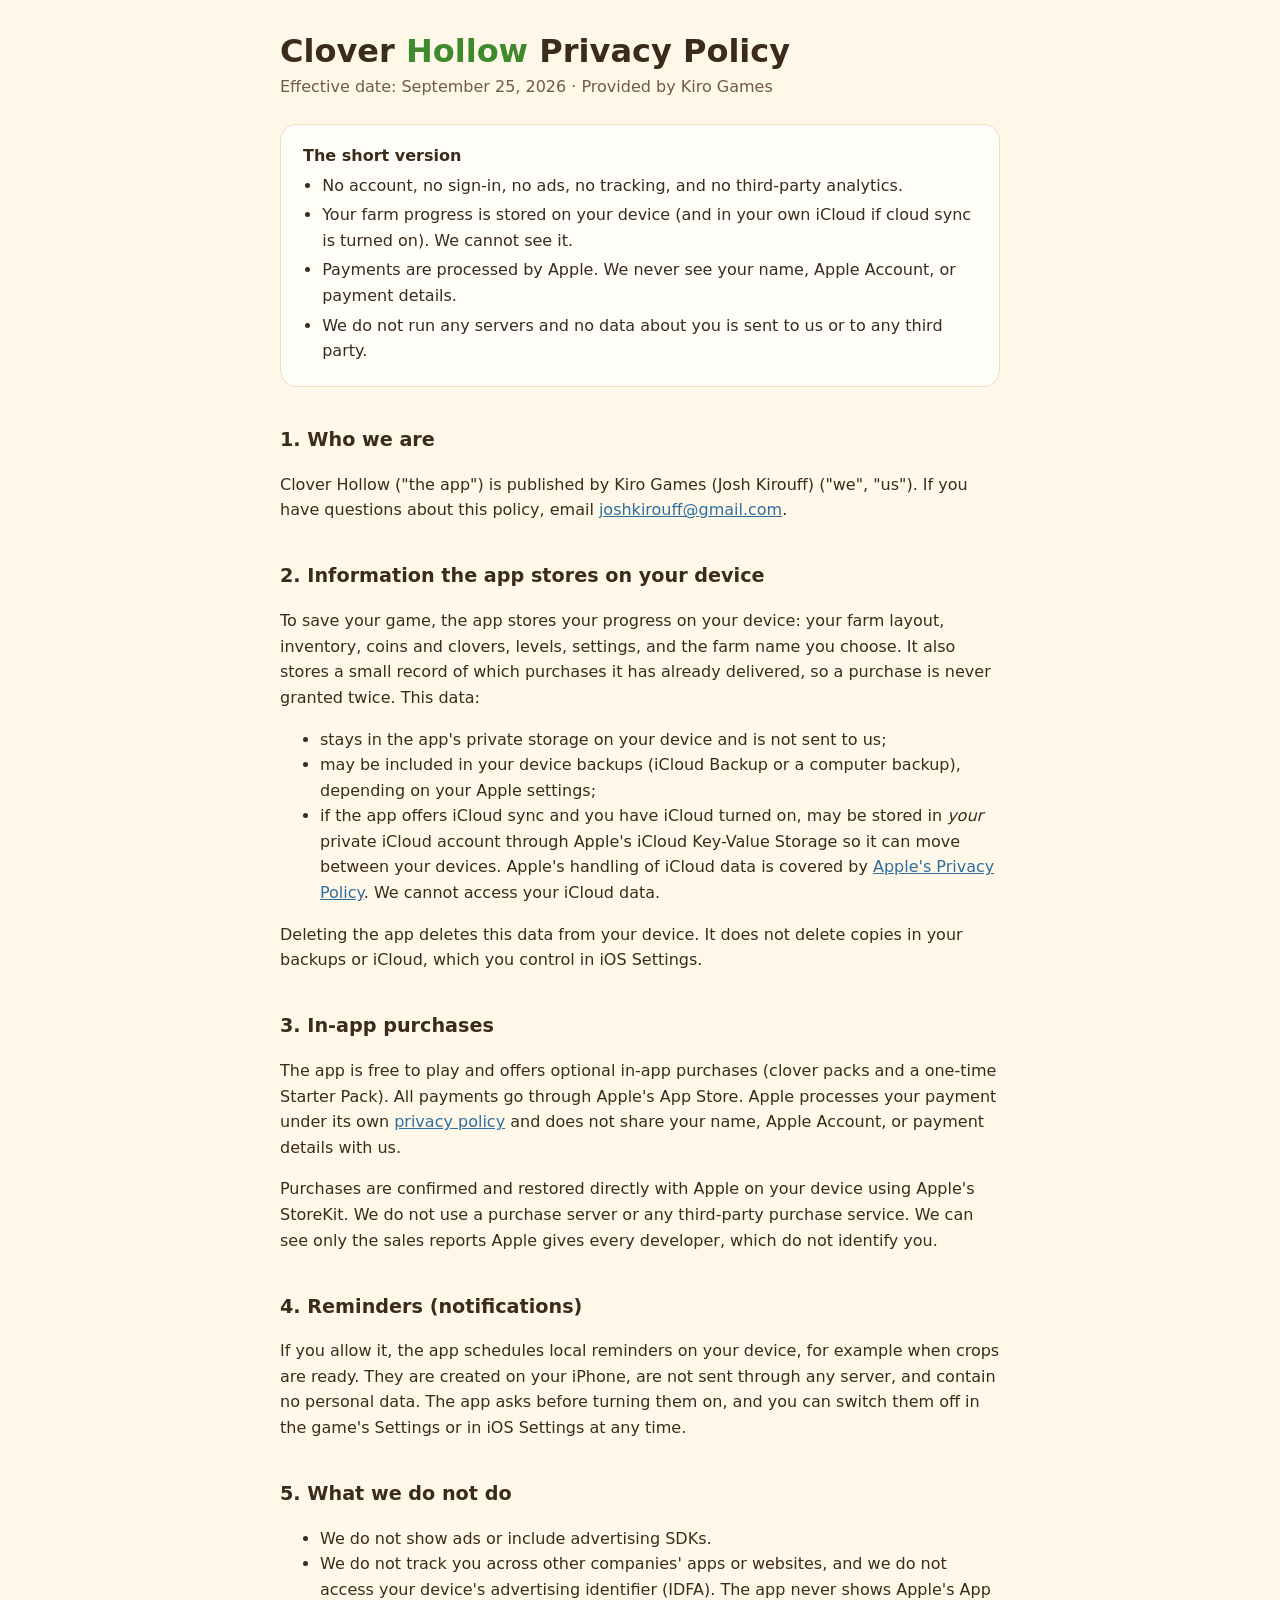
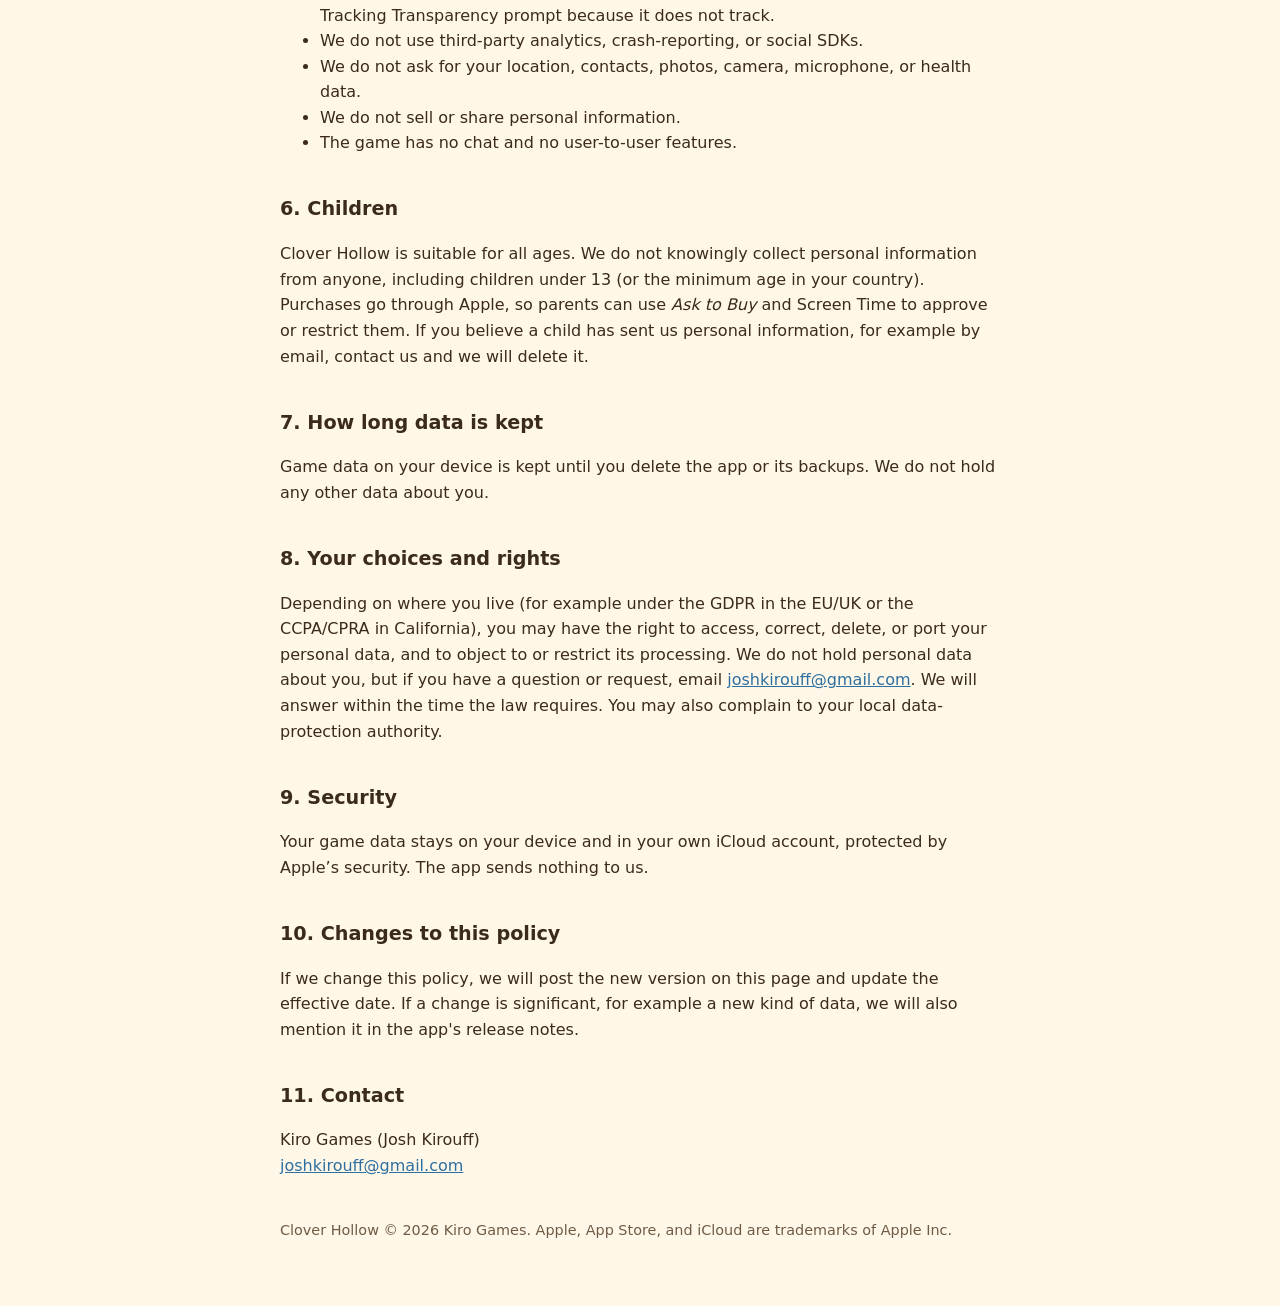
==== privacy.html @ b6e30d4f "Clover Hollow support and privacy pages Co-Authored-By: Claude Opus 5.5 (1M context) <noreply@anthro" ====
<!doctype html>
<html lang="en">
<head>
<meta charset="utf-8">
<meta name="viewport" content="width=device-width, initial-scale=1">
<title>Clover Hollow Privacy Policy</title>
<meta name="description" content="Privacy policy for the Clover Hollow iPhone game: no account, no ads, no tracking. Progress stays on your device; purchases are processed by Apple.">
<style>
  :root { --ink:#3b2b1c; --ink2:#6f5a45; --paper:#fffdf7; --cream:#fff8e8; --line:#ecdcbc; --leaf:#3f8a2e; --link:#2f6f9f; }
  @media (prefers-color-scheme: dark) { :root { --ink:#f3ead9; --ink2:#cbbba3; --paper:#1f1b16; --cream:#29231c; --line:#4a3f31; --leaf:#8fd06b; --link:#8cc2ef; } }
  * { box-sizing: border-box; }
  body { margin: 0; background: var(--cream); color: var(--ink); font: 16px/1.6 -apple-system, BlinkMacSystemFont, "SF Pro Text", system-ui, sans-serif; }
  main { max-width: 760px; margin: 0 auto; padding: 32px 20px 64px; }
  h1 { font-size: 2rem; line-height: 1.2; margin: 0 0 4px; }
  h1 span { color: var(--leaf); }
  h2 { font-size: 1.2rem; margin: 2em 0 .4em; }
  p, li { color: var(--ink); }
  .meta { color: var(--ink2); margin: 0 0 24px; }
  .summary { background: var(--paper); border: 1px solid var(--line); border-radius: 16px; padding: 18px 22px; }
  .summary ul { margin: 0; padding-left: 1.2em; }
  .summary li { margin: .25em 0; }
  table { width: 100%; border-collapse: collapse; margin: .6em 0; font-size: .95rem; }
  th, td { text-align: left; vertical-align: top; padding: 8px 10px; border-bottom: 1px solid var(--line); }
  th { color: var(--ink2); font-weight: 600; }
  a { color: var(--link); }
  code { font: .9em ui-monospace, SFMono-Regular, Menlo, monospace; background: var(--paper); padding: 1px 5px; border-radius: 6px; border: 1px solid var(--line); }
  .ph { background: #fff1b8; color: #5a4300; padding: 0 4px; border-radius: 4px; }
  @media (prefers-color-scheme: dark) { .ph { background: #5a4a10; color: #fff1b8; } }
  footer { margin-top: 40px; color: var(--ink2); font-size: .9rem; }
</style>
</head>
<body>
<main>
  <h1>Clover <span>Hollow</span> Privacy Policy</h1>
  <p class="meta">Effective date: September 25, 2026 · Provided by Kiro Games</p>

  <div class="summary">
    <strong>The short version</strong>
    <ul>
      <li>No account, no sign-in, no ads, no tracking, and no third-party analytics.</li>
      <li>Your farm progress is stored on your device (and in your own iCloud if cloud sync is turned on). We cannot see it.</li>
      <li>Payments are processed by Apple. We never see your name, Apple Account, or payment details.</li>
      <li>We do not run any servers and no data about you is sent to us or to any third party.</li>
    </ul>
  </div>

  <h2>1. Who we are</h2>
  <p>Clover Hollow ("the app") is published by Kiro Games (Josh Kirouff) ("we", "us"). If you have questions about this policy, email <a href="mailto:joshkirouff@gmail.com">joshkirouff@gmail.com</a>.</p>

  <h2>2. Information the app stores on your device</h2>
  <p>To save your game, the app stores your progress on your device: your farm layout, inventory, coins and clovers, levels, settings, and the farm name you choose. It also stores a small record of which purchases it has already delivered, so a purchase is never granted twice. This data:</p>
  <ul>
    <li>stays in the app's private storage on your device and is not sent to us;</li>
    <li>may be included in your device backups (iCloud Backup or a computer backup), depending on your Apple settings;</li>
    <li>if the app offers iCloud sync and you have iCloud turned on, may be stored in <em>your</em> private iCloud account through Apple's iCloud Key-Value Storage so it can move between your devices. Apple's handling of iCloud data is covered by <a href="https://www.apple.com/legal/privacy/">Apple's Privacy Policy</a>. We cannot access your iCloud data.</li>
  </ul>
  <p>Deleting the app deletes this data from your device. It does not delete copies in your backups or iCloud, which you control in iOS Settings.</p>

  <h2>3. In-app purchases</h2>
  <p>The app is free to play and offers optional in-app purchases (clover packs and a one-time Starter Pack). All payments go through Apple's App Store. Apple processes your payment under its own <a href="https://www.apple.com/legal/privacy/">privacy policy</a> and does not share your name, Apple Account, or payment details with us.</p>
  <p>Purchases are confirmed and restored directly with Apple on your device using Apple's StoreKit. We do not use a purchase server or any third-party purchase service. We can see only the sales reports Apple gives every developer, which do not identify you.</p>

  <h2>4. Reminders (notifications)</h2>
  <p>If you allow it, the app schedules local reminders on your device, for example when crops are ready. They are created on your iPhone, are not sent through any server, and contain no personal data. The app asks before turning them on, and you can switch them off in the game's Settings or in iOS Settings at any time.</p>

  <h2>5. What we do not do</h2>
  <ul>
    <li>We do not show ads or include advertising SDKs.</li>
    <li>We do not track you across other companies' apps or websites, and we do not access your device's advertising identifier (IDFA). The app never shows Apple's App Tracking Transparency prompt because it does not track.</li>
    <li>We do not use third-party analytics, crash-reporting, or social SDKs.</li>
    <li>We do not ask for your location, contacts, photos, camera, microphone, or health data.</li>
    <li>We do not sell or share personal information.</li>
    <li>The game has no chat and no user-to-user features.</li>
  </ul>

  <h2>6. Children</h2>
  <p>Clover Hollow is suitable for all ages. We do not knowingly collect personal information from anyone, including children under 13 (or the minimum age in your country). Purchases go through Apple, so parents can use <em>Ask to Buy</em> and Screen Time to approve or restrict them. If you believe a child has sent us personal information, for example by email, contact us and we will delete it.</p>

  <h2>7. How long data is kept</h2>
  <p>Game data on your device is kept until you delete the app or its backups. We do not hold any other data about you.</p>

  <h2>8. Your choices and rights</h2>
  <p>Depending on where you live (for example under the GDPR in the EU/UK or the CCPA/CPRA in California), you may have the right to access, correct, delete, or port your personal data, and to object to or restrict its processing. We do not hold personal data about you, but if you have a question or request, email <a href="mailto:joshkirouff@gmail.com">joshkirouff@gmail.com</a>. We will answer within the time the law requires. You may also complain to your local data-protection authority.</p>

  <h2>9. Security</h2>
  <p>Your game data stays on your device and in your own iCloud account, protected by Apple’s security. The app sends nothing to us.</p>

  <h2>10. Changes to this policy</h2>
  <p>If we change this policy, we will post the new version on this page and update the effective date. If a change is significant, for example a new kind of data, we will also mention it in the app's release notes.</p>

  <h2>11. Contact</h2>
  <p>Kiro Games (Josh Kirouff)<br><a href="mailto:joshkirouff@gmail.com">joshkirouff@gmail.com</a></p>

  <footer>Clover Hollow © 2026 Kiro Games. Apple, App Store, and iCloud are trademarks of Apple Inc.</footer>
</main>
</body>
</html>
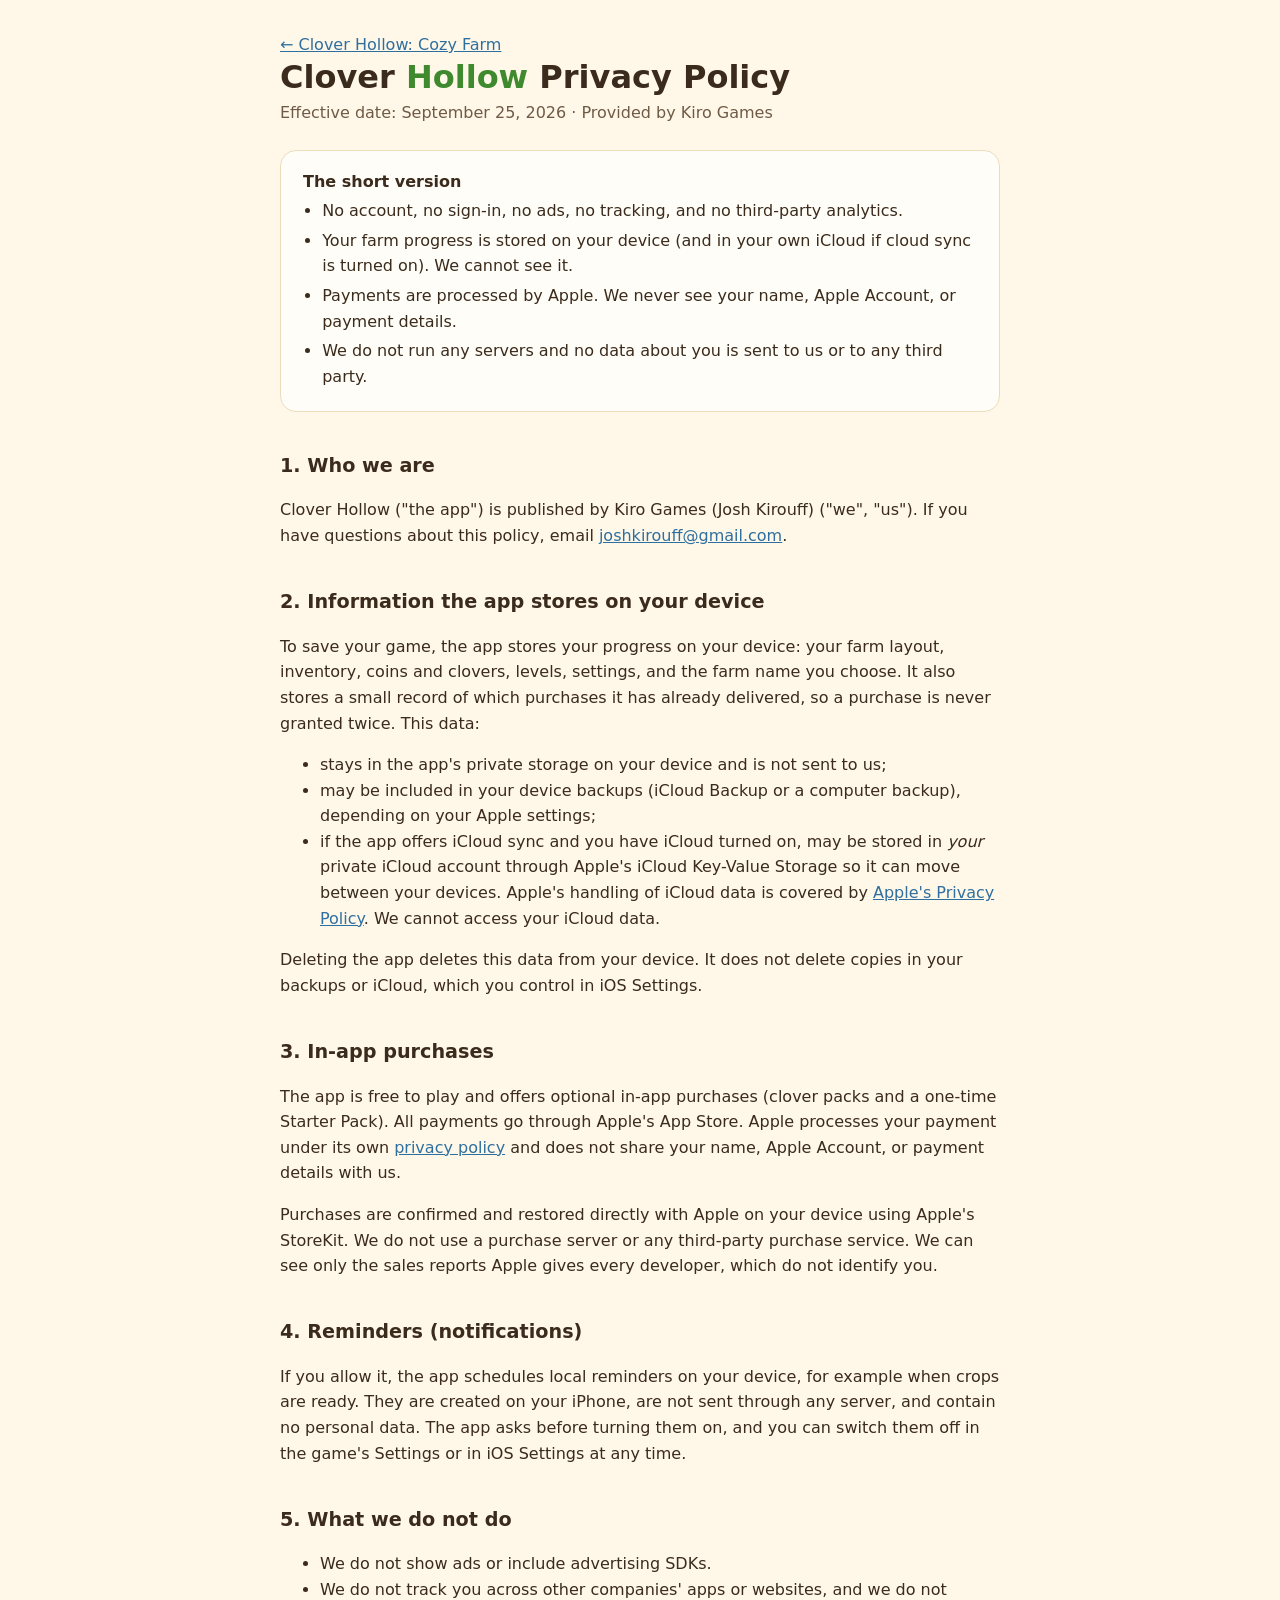
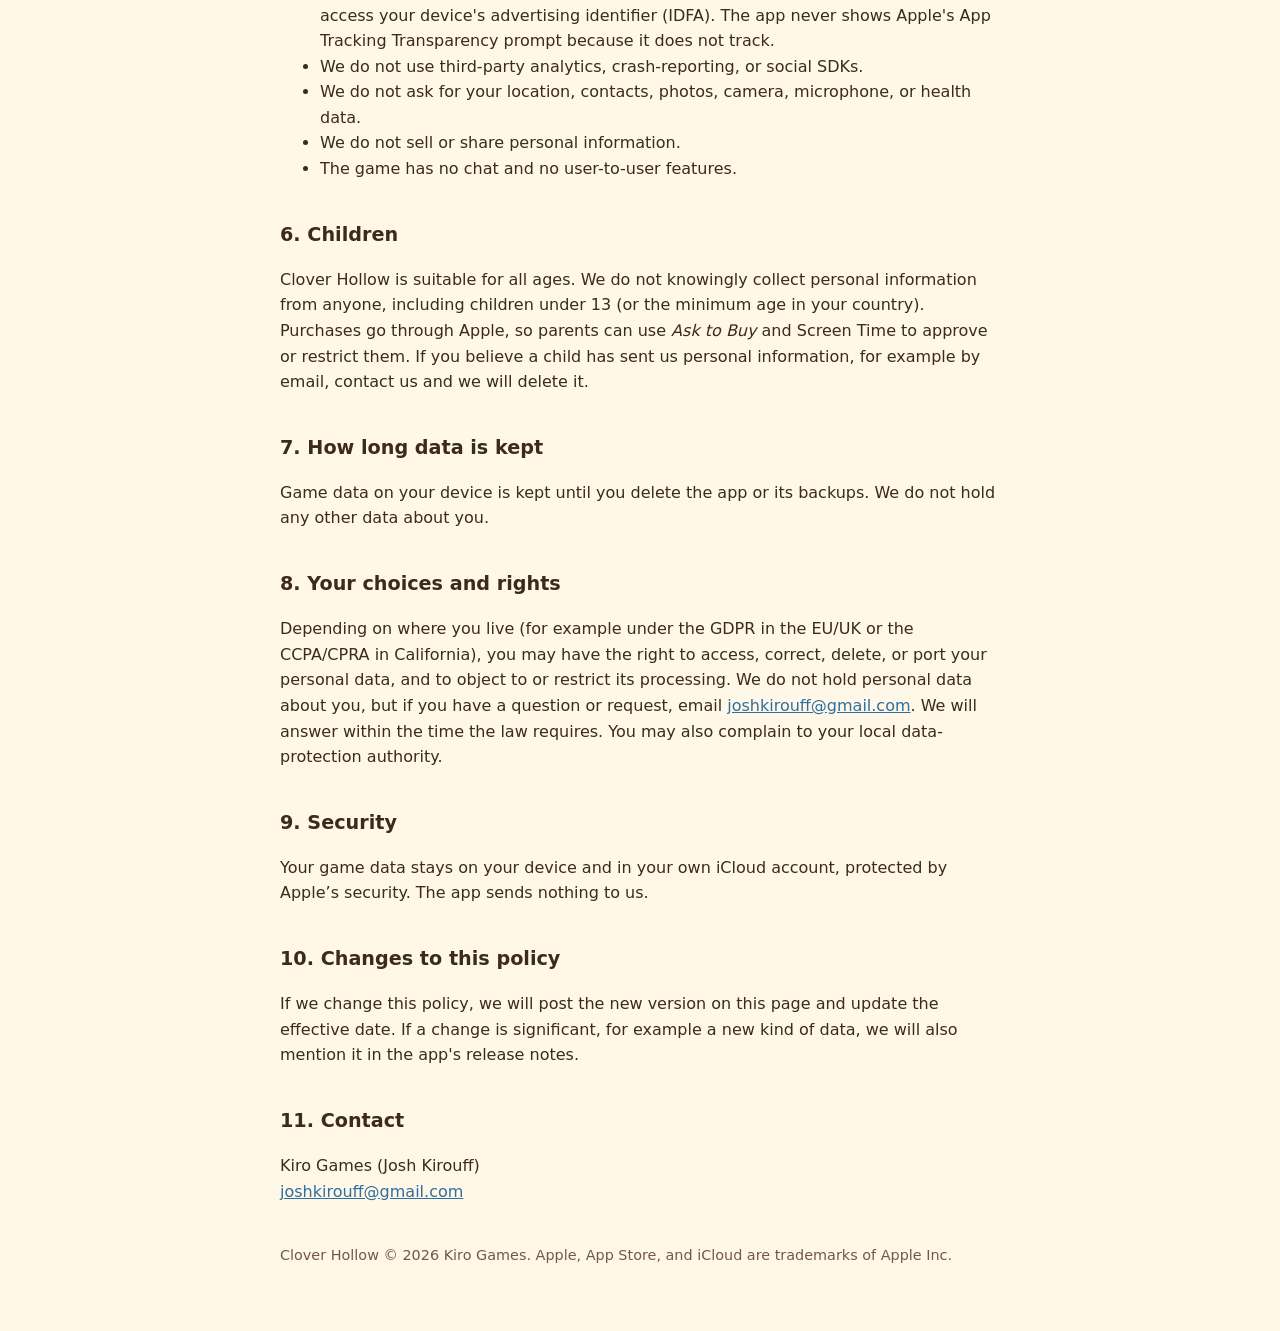
==== commit ccbdea02: "Make Clover Hollow discoverable and link live App Store release" ====
--- a/privacy.html
+++ b/privacy.html
@@ -5,6 +5,9 @@
 <meta name="viewport" content="width=device-width, initial-scale=1">
 <title>Clover Hollow Privacy Policy</title>
 <meta name="description" content="Privacy policy for the Clover Hollow iPhone game: no account, no ads, no tracking. Progress stays on your device; purchases are processed by Apple.">
+<link rel="canonical" href="https://jkingo80.github.io/cloverhollow/privacy.html">
+<meta name="robots" content="index, follow">
+<link rel="icon" type="image/png" href="img/icon.png">
 <style>
   :root { --ink:#3b2b1c; --ink2:#6f5a45; --paper:#fffdf7; --cream:#fff8e8; --line:#ecdcbc; --leaf:#3f8a2e; --link:#2f6f9f; }
   @media (prefers-color-scheme: dark) { :root { --ink:#f3ead9; --ink2:#cbbba3; --paper:#1f1b16; --cream:#29231c; --line:#4a3f31; --leaf:#8fd06b; --link:#8cc2ef; } }
@@ -31,6 +34,7 @@
 </head>
 <body>
 <main>
+  <nav><a href="./">← Clover Hollow: Cozy Farm</a></nav>
   <h1>Clover <span>Hollow</span> Privacy Policy</h1>
   <p class="meta">Effective date: September 25, 2026 · Provided by Kiro Games</p>
 
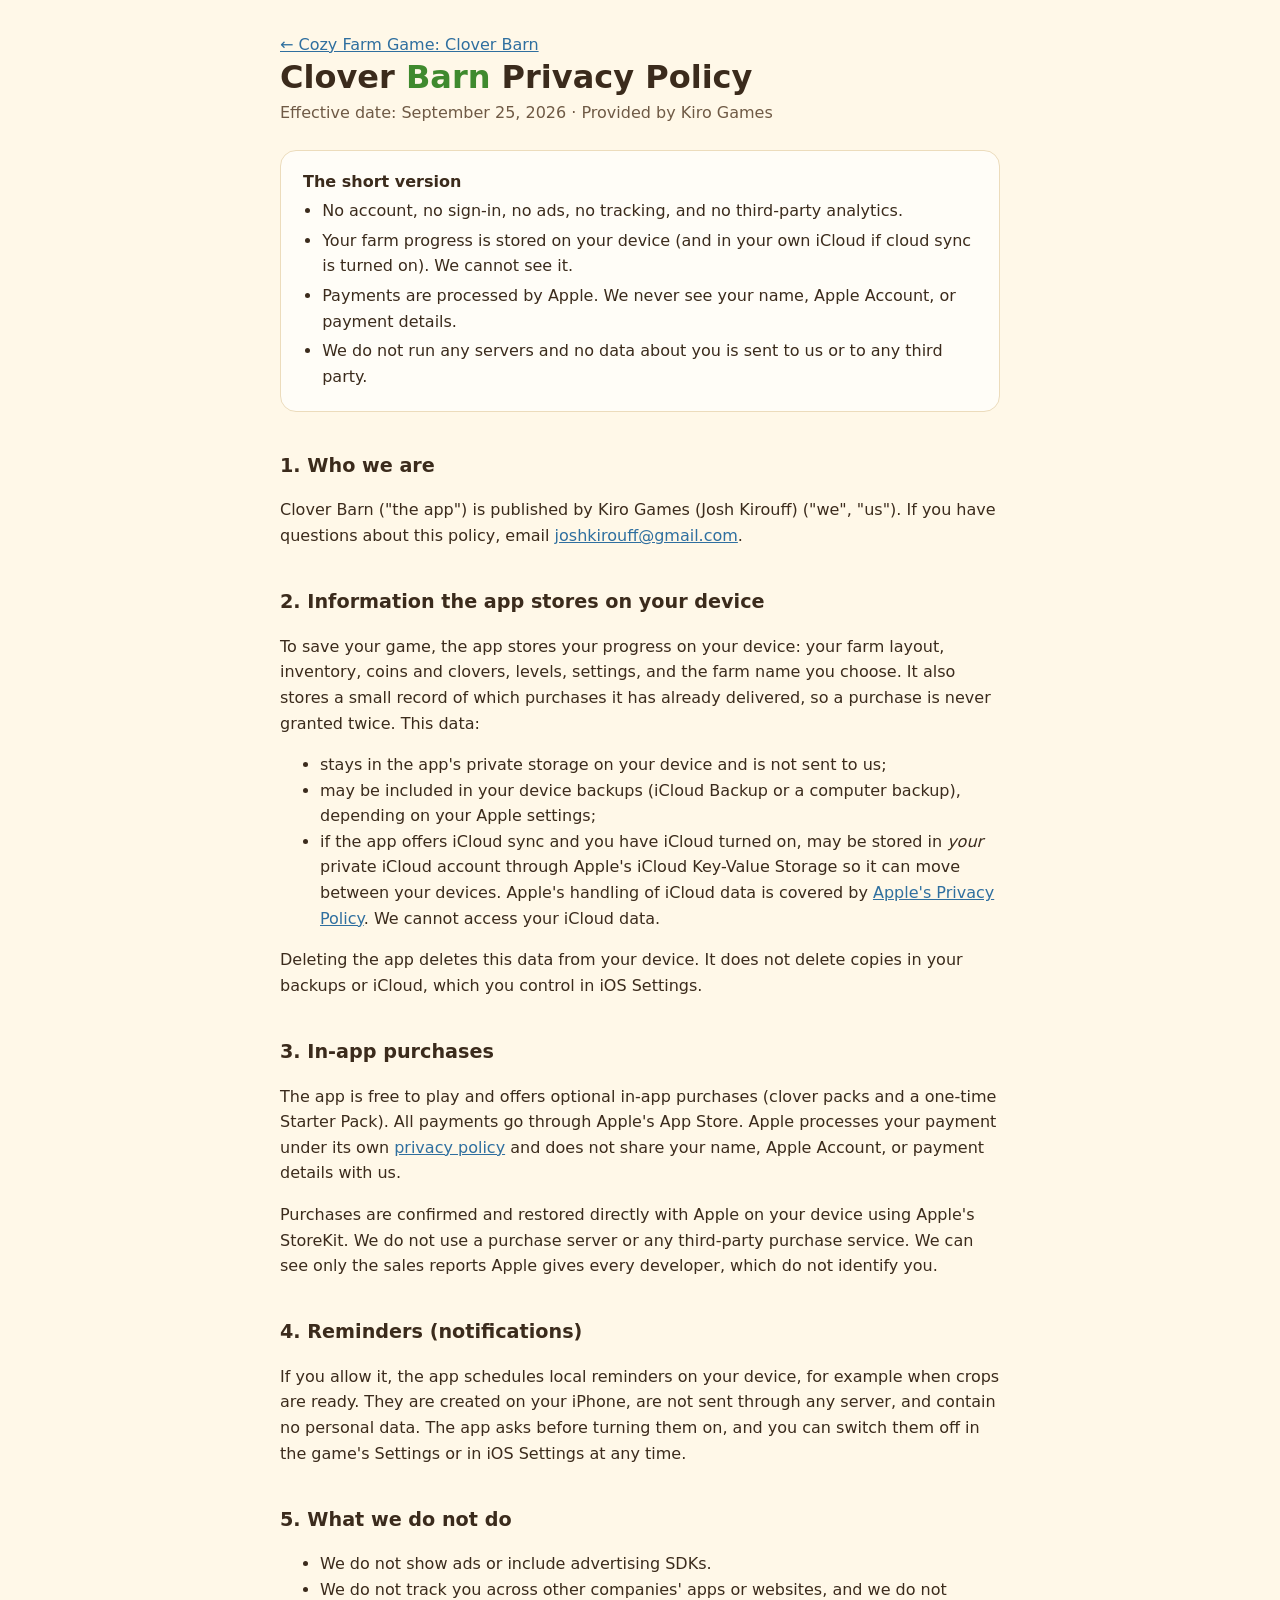
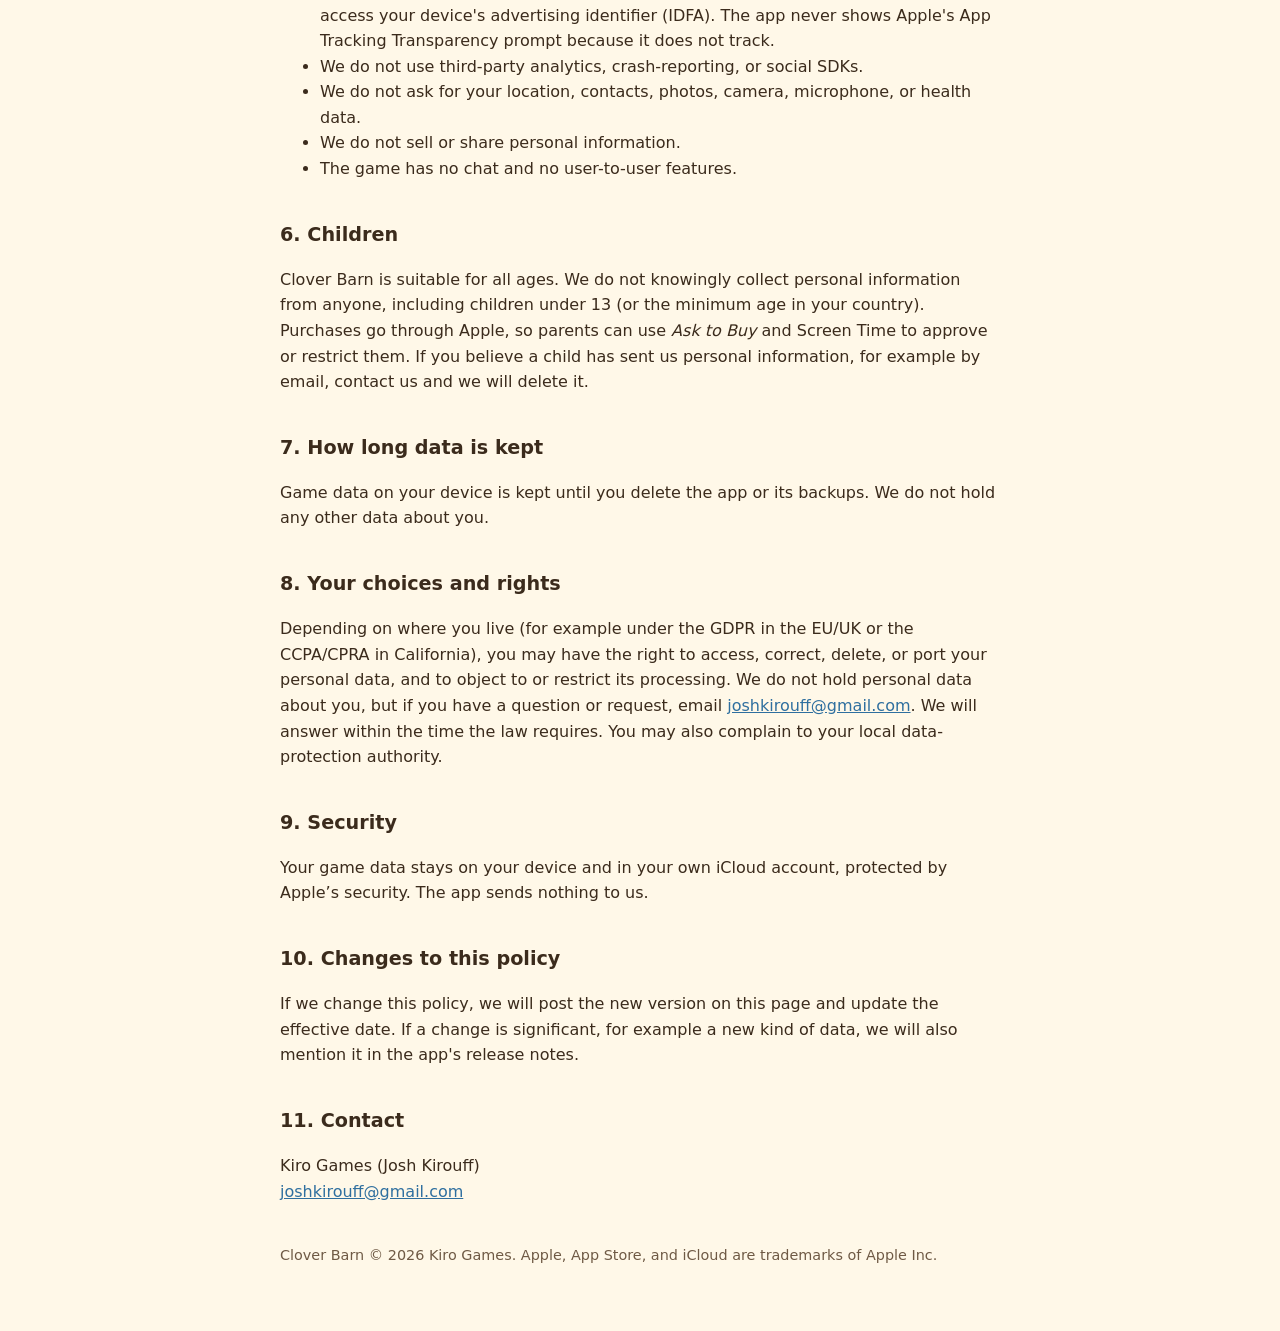
==== commit 91ba1572: "Update published website branding to Clover Barn" ====
--- a/privacy.html
+++ b/privacy.html
@@ -3,8 +3,8 @@
 <head>
 <meta charset="utf-8">
 <meta name="viewport" content="width=device-width, initial-scale=1">
-<title>Clover Hollow Privacy Policy</title>
-<meta name="description" content="Privacy policy for the Clover Hollow iPhone game: no account, no ads, no tracking. Progress stays on your device; purchases are processed by Apple.">
+<title>Clover Barn Privacy Policy</title>
+<meta name="description" content="Privacy policy for the Clover Barn iPhone game: no account, no ads, no tracking. Progress stays on your device; purchases are processed by Apple.">
 <link rel="canonical" href="https://jkingo80.github.io/cloverhollow/privacy.html">
 <meta name="robots" content="index, follow">
 <link rel="icon" type="image/png" href="img/icon.png">
@@ -34,8 +34,8 @@
 </head>
 <body>
 <main>
-  <nav><a href="./">← Clover Hollow: Cozy Farm</a></nav>
-  <h1>Clover <span>Hollow</span> Privacy Policy</h1>
+  <nav><a href="./">← Cozy Farm Game: Clover Barn</a></nav>
+  <h1>Clover <span>Barn</span> Privacy Policy</h1>
   <p class="meta">Effective date: September 25, 2026 · Provided by Kiro Games</p>
 
   <div class="summary">
@@ -49,7 +49,7 @@
   </div>
 
   <h2>1. Who we are</h2>
-  <p>Clover Hollow ("the app") is published by Kiro Games (Josh Kirouff) ("we", "us"). If you have questions about this policy, email <a href="mailto:joshkirouff@gmail.com">joshkirouff@gmail.com</a>.</p>
+  <p>Clover Barn ("the app") is published by Kiro Games (Josh Kirouff) ("we", "us"). If you have questions about this policy, email <a href="mailto:joshkirouff@gmail.com">joshkirouff@gmail.com</a>.</p>
 
   <h2>2. Information the app stores on your device</h2>
   <p>To save your game, the app stores your progress on your device: your farm layout, inventory, coins and clovers, levels, settings, and the farm name you choose. It also stores a small record of which purchases it has already delivered, so a purchase is never granted twice. This data:</p>
@@ -78,7 +78,7 @@
   </ul>
 
   <h2>6. Children</h2>
-  <p>Clover Hollow is suitable for all ages. We do not knowingly collect personal information from anyone, including children under 13 (or the minimum age in your country). Purchases go through Apple, so parents can use <em>Ask to Buy</em> and Screen Time to approve or restrict them. If you believe a child has sent us personal information, for example by email, contact us and we will delete it.</p>
+  <p>Clover Barn is suitable for all ages. We do not knowingly collect personal information from anyone, including children under 13 (or the minimum age in your country). Purchases go through Apple, so parents can use <em>Ask to Buy</em> and Screen Time to approve or restrict them. If you believe a child has sent us personal information, for example by email, contact us and we will delete it.</p>
 
   <h2>7. How long data is kept</h2>
   <p>Game data on your device is kept until you delete the app or its backups. We do not hold any other data about you.</p>
@@ -95,7 +95,7 @@
   <h2>11. Contact</h2>
   <p>Kiro Games (Josh Kirouff)<br><a href="mailto:joshkirouff@gmail.com">joshkirouff@gmail.com</a></p>
 
-  <footer>Clover Hollow © 2026 Kiro Games. Apple, App Store, and iCloud are trademarks of Apple Inc.</footer>
+  <footer>Clover Barn © 2026 Kiro Games. Apple, App Store, and iCloud are trademarks of Apple Inc.</footer>
 </main>
 </body>
 </html>
